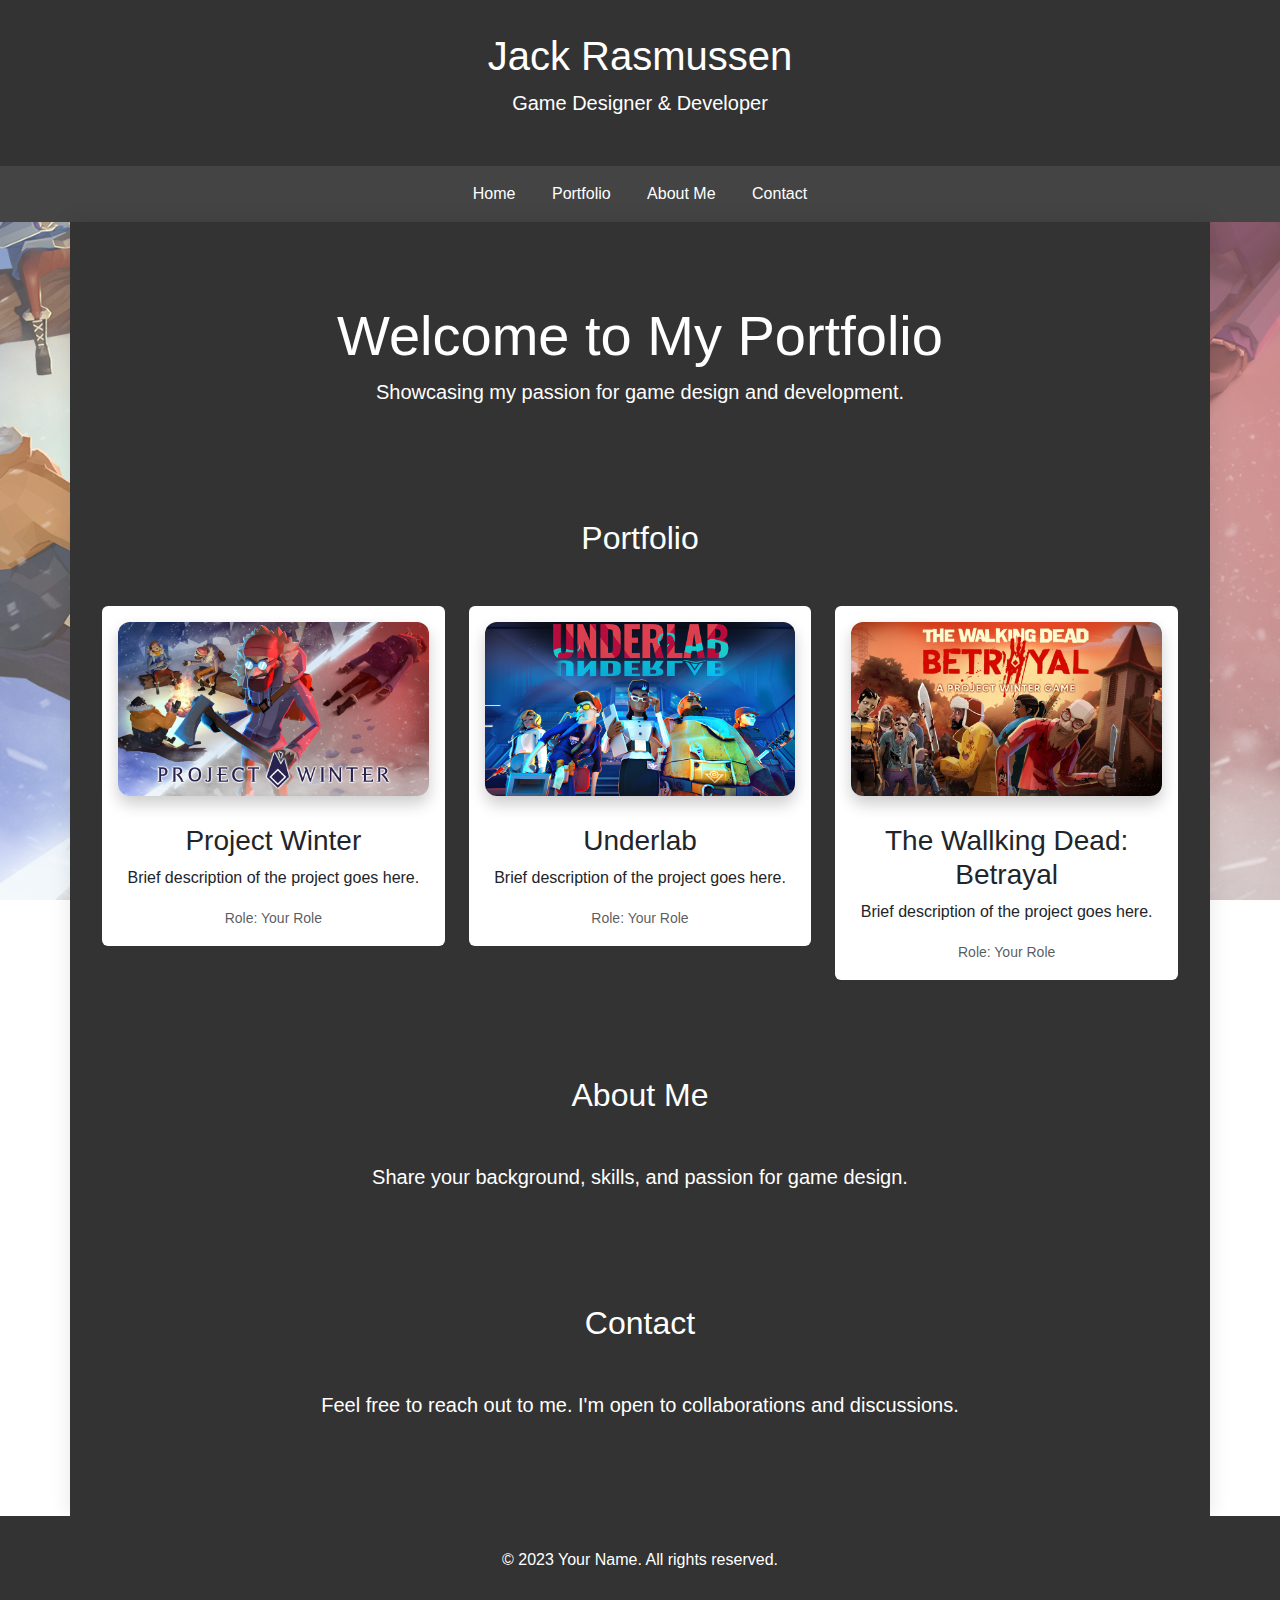
==== test.html @ 4bb22945 "Init comit" ====
<!DOCTYPE html>
<html lang="en">
<head>
    <meta charset="UTF-8">
    <meta name="viewport" content="width=device-width, initial-scale=1.0">
    <title>Your Game Design Portfolio</title>
    <!-- Add Animate.css CDN link for animations -->
    <link rel="stylesheet" href="https://cdnjs.cloudflare.com/ajax/libs/animate.css/4.1.1/animate.min.css">
    <!-- Add Bootstrap CDN link for styling -->
    <link href="https://cdn.jsdelivr.net/npm/bootstrap@5.3.0/dist/css/bootstrap.min.css" rel="stylesheet">
    <style>
        body {
            font-family: 'Arial', sans-serif;
            margin: 0;
            padding: 0;
            /* Set the background image and specify other background properties */
            background: url('images/background.png') center center fixed;
            background-size: cover;
            background-repeat: no-repeat;
            color: #333;
        }

        header {
            background-color: #333;
            color: #fff;
            text-align: center;
            padding: 2em 0;
        }

        nav {
            background-color: #444;
            color: #fff;
            text-align: center;
            padding: 1em 0;
        }

        nav a {
            color: #fff;
            text-decoration: none;
            margin: 0 1em;
        }

        section {
            padding: 3em 0;
        }

        /* Add a semi-transparent white background to the content area */
        .content-background {
            background-color: #333; /* Adjust the alpha value for transparency */
            padding: 2em;
            box-shadow: 0 0 20px rgba(0, 0, 0, 0.1);
            color: white;
        }

        .portfolio-item {
            text-align: center;
        }

        .portfolio-item img {
            max-width: 100%;
            height: auto;
            border-radius: 12px;
            box-shadow: 0 8px 16px rgba(0, 0, 0, 0.2);
        }

        .portfolio-item img:hover {
            transform: scale(1.1);
        }

        .portfolio-item h3 {
            margin-top: 1em;
        }

        .card {
            border: none;
            transition: transform 0.3s ease-in-out;
        }

        .card:hover {
            transform: scale(1.05);
        }

        footer {
            text-align: center;
            padding: 2em 0;
            background-color: #333;
            color: #fff;
        }
    </style>
</head>
<body>
    <header>
        <h1>Jack Rasmussen</h1>
        <p class="lead">Game Designer & Developer</p>
    </header>

    <nav>
        <a href="#home">Home</a>
        <a href="#portfolio">Portfolio</a>
        <a href="#about">About Me</a>
        <a href="#contact">Contact</a>
    </nav>
<div class="container content-background">
    <section id="home" class="text-center">
        <h2 class="display-4 animate__animated animate__fadeInDown">Welcome to My Portfolio</h2>
        <p class="lead animate__animated animate__fadeInUp">Showcasing my passion for game design and development.</p>
    </section>

    <section id="portfolio">
        <div> <!-- Apply the content background to the container -->
            <h2 class="text-center mb-5 animate__animated animate__fadeIn">Portfolio</h2>
            <div class="row justify-content-center">
                <div class="col-md-6 col-lg-4 portfolio-item animate__animated animate__fadeIn">
                    <div class="card">
                        <div class="card-body">
                            <img src="images/Winter.png" alt="Project Winter" class="card-img-top">
                            <h3 class="card-title">Project Winter</h3>
                            <p class="card-text">Brief description of the project goes here.</p>
                            <p class="card-text"><small class="text-muted">Role: Your Role</small></p>
                        </div>
                    </div>
                </div>

                <div class="col-md-6 col-lg-4 portfolio-item animate__animated animate__fadeIn">
                    <div class="card">
                        <div class="card-body">
                            <img src="images/underlab.png" alt="Underlab" class="card-img-top">
                            <h3 class="card-title">Underlab</h3>
                            <p class="card-text">Brief description of the project goes here.</p>
                            <p class="card-text"><small class="text-muted">Role: Your Role</small></p>
                        </div>
                    </div>
                </div>
                <div class="col-md-6 col-lg-4 portfolio-item animate__animated animate__fadeIn">
                    <div class="card">
                        <div class="card-body">
                            <img src="images/Betrayal.jpg" alt="TWD:B" class="card-img-top">
                            <h3 class="card-title">The Wallking Dead: Betrayal</h3>
                            <p class="card-text">Brief description of the project goes here.</p>
                            <p class="card-text"><small class="text-muted">Role: Your Role</small></p>
                        </div>
                    </div>
                </div>
            </div>
        </div>
    </section>

    <section id="about" class="text-center">
        <div> <!-- Apply the content background to the container -->
            <h2 class="mb-5 animate__animated animate__fadeIn">About Me</h2>
            <p class="lead animate__animated animate__fadeIn">Share your background, skills, and passion for game design.</p>
        </div>
    </section>

    <section id="contact" class="text-center">
        <div> <!-- Apply the content background to the container -->
            <h2 class="mb-5 animate__animated animate__fadeIn">Contact</h2>
            <p class="lead animate__animated animate__fadeIn">Feel free to reach out to me. I'm open to collaborations and discussions.</p>
        </div>
    </section>
</div>
    <footer>
        <p>&copy; 2023 Your Name. All rights reserved.</p>
    </footer>

    <script src="https://cdn.jsdelivr.net/npm/bootstrap@5.3.0/dist/js/bootstrap.bundle.min.js"></script>
</body>
</html>
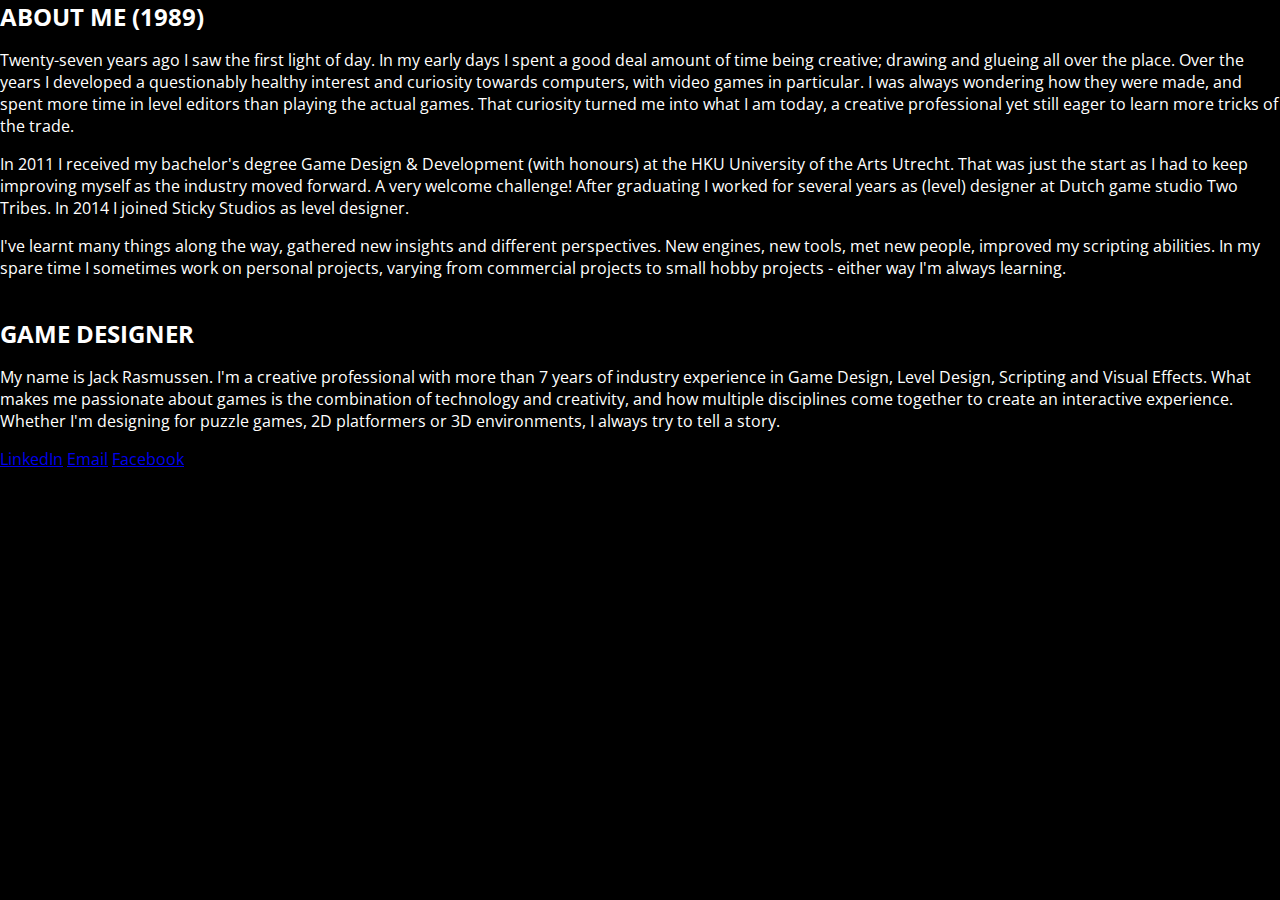
==== commit 2ff5fc26: "Lots o work" ====
--- a/test.html
+++ b/test.html
@@ -1,168 +1,85 @@
 <!DOCTYPE html>
 <html lang="en">
-<head>
-    <meta charset="UTF-8">
-    <meta name="viewport" content="width=device-width, initial-scale=1.0">
-    <title>Your Game Design Portfolio</title>
-    <!-- Add Animate.css CDN link for animations -->
-    <link rel="stylesheet" href="https://cdnjs.cloudflare.com/ajax/libs/animate.css/4.1.1/animate.min.css">
-    <!-- Add Bootstrap CDN link for styling -->
-    <link href="https://cdn.jsdelivr.net/npm/bootstrap@5.3.0/dist/css/bootstrap.min.css" rel="stylesheet">
+  <head>
+    <title>Jack Rasmussen - Game Design Portfolio</title>
+    <meta http-equiv="content-type" content="text/html; charset=utf-8">
+    <meta name="viewport" content="width=device-width, initial-scale=1, shrink-to-fit=no">
+    <meta name="description" content="Game Design Portfolio of Jack Rasmussen, a creative professional with industry experience in game and level design - yet still eager to learn more tricks of the trade.">
+    <meta property="og:image" content="http://www.jayvanhutten.com/fb_prev.jpg">
+    <script src="royalslider/jquery-1.8.3.min.js"></script>
+    <script src="royalslider/jquery.royalslider.min.js"></script>
+    <link href="royalslider/royalslider.css" rel="stylesheet">
+    <link href="royalslider/skins/default/rs-default.css" rel="stylesheet">
+    <link href="css/styles.css" rel="stylesheet">
+    <link rel="shortcut icon" href="favicon.png">
+    <link href="https://fonts.googleapis.com/css?family=Open+Sans:300,700" rel="stylesheet">
     <style>
-        body {
-            font-family: 'Arial', sans-serif;
-            margin: 0;
-            padding: 0;
-            /* Set the background image and specify other background properties */
-            background: url('images/background.png') center center fixed;
-            background-size: cover;
-            background-repeat: no-repeat;
-            color: #333;
-        }
-
-        header {
-            background-color: #333;
-            color: #fff;
-            text-align: center;
-            padding: 2em 0;
-        }
-
-        nav {
-            background-color: #444;
-            color: #fff;
-            text-align: center;
-            padding: 1em 0;
-        }
-
-        nav a {
-            color: #fff;
-            text-decoration: none;
-            margin: 0 1em;
-        }
-
-        section {
-            padding: 3em 0;
-        }
-
-        /* Add a semi-transparent white background to the content area */
-        .content-background {
-            background-color: #333; /* Adjust the alpha value for transparency */
-            padding: 2em;
-            box-shadow: 0 0 20px rgba(0, 0, 0, 0.1);
-            color: white;
-        }
-
-        .portfolio-item {
-            text-align: center;
-        }
-
-        .portfolio-item img {
-            max-width: 100%;
-            height: auto;
-            border-radius: 12px;
-            box-shadow: 0 8px 16px rgba(0, 0, 0, 0.2);
-        }
-
-        .portfolio-item img:hover {
-            transform: scale(1.1);
-        }
-
-        .portfolio-item h3 {
-            margin-top: 1em;
-        }
-
-        .card {
-            border: none;
-            transition: transform 0.3s ease-in-out;
-        }
-
-        .card:hover {
-            transform: scale(1.05);
-        }
-
-        footer {
-            text-align: center;
-            padding: 2em 0;
-            background-color: #333;
-            color: #fff;
-        }
+      html, body {
+        height: 100%;
+        margin: 0;
+        overflow: hidden;
+        font-family: 'Open Sans', sans-serif;
+        background-color: #000;
+        color: #b9c7f2;
+      }
+      #simple-vertical {
+        width: 100%;
+        height: 100%;
+        color: #FFF;
+      }
+      .title-project {
+        font-size: 1.5em;
+        font-weight: bold;
+        margin-bottom: 10px;
+      }
     </style>
-</head>
-<body>
-    <header>
-        <h1>Jack Rasmussen</h1>
-        <p class="lead">Game Designer & Developer</p>
-    </header>
-
-    <nav>
-        <a href="#home">Home</a>
-        <a href="#portfolio">Portfolio</a>
-        <a href="#about">About Me</a>
-        <a href="#contact">Contact</a>
-    </nav>
-<div class="container content-background">
-    <section id="home" class="text-center">
-        <h2 class="display-4 animate__animated animate__fadeInDown">Welcome to My Portfolio</h2>
-        <p class="lead animate__animated animate__fadeInUp">Showcasing my passion for game design and development.</p>
-    </section>
-
-    <section id="portfolio">
-        <div> <!-- Apply the content background to the container -->
-            <h2 class="text-center mb-5 animate__animated animate__fadeIn">Portfolio</h2>
-            <div class="row justify-content-center">
-                <div class="col-md-6 col-lg-4 portfolio-item animate__animated animate__fadeIn">
-                    <div class="card">
-                        <div class="card-body">
-                            <img src="images/Winter.png" alt="Project Winter" class="card-img-top">
-                            <h3 class="card-title">Project Winter</h3>
-                            <p class="card-text">Brief description of the project goes here.</p>
-                            <p class="card-text"><small class="text-muted">Role: Your Role</small></p>
-                        </div>
-                    </div>
-                </div>
-
-                <div class="col-md-6 col-lg-4 portfolio-item animate__animated animate__fadeIn">
-                    <div class="card">
-                        <div class="card-body">
-                            <img src="images/underlab.png" alt="Underlab" class="card-img-top">
-                            <h3 class="card-title">Underlab</h3>
-                            <p class="card-text">Brief description of the project goes here.</p>
-                            <p class="card-text"><small class="text-muted">Role: Your Role</small></p>
-                        </div>
-                    </div>
-                </div>
-                <div class="col-md-6 col-lg-4 portfolio-item animate__animated animate__fadeIn">
-                    <div class="card">
-                        <div class="card-body">
-                            <img src="images/Betrayal.jpg" alt="TWD:B" class="card-img-top">
-                            <h3 class="card-title">The Wallking Dead: Betrayal</h3>
-                            <p class="card-text">Brief description of the project goes here.</p>
-                            <p class="card-text"><small class="text-muted">Role: Your Role</small></p>
-                        </div>
-                    </div>
-                </div>
-            </div>
-        </div>
-    </section>
-
-    <section id="about" class="text-center">
-        <div> <!-- Apply the content background to the container -->
-            <h2 class="mb-5 animate__animated animate__fadeIn">About Me</h2>
-            <p class="lead animate__animated animate__fadeIn">Share your background, skills, and passion for game design.</p>
-        </div>
-    </section>
-
-    <section id="contact" class="text-center">
-        <div> <!-- Apply the content background to the container -->
-            <h2 class="mb-5 animate__animated animate__fadeIn">Contact</h2>
-            <p class="lead animate__animated animate__fadeIn">Feel free to reach out to me. I'm open to collaborations and discussions.</p>
-        </div>
-    </section>
-</div>
-    <footer>
-        <p>&copy; 2023 Your Name. All rights reserved.</p>
-    </footer>
-
-    <script src="https://cdn.jsdelivr.net/npm/bootstrap@5.3.0/dist/js/bootstrap.bundle.min.js"></script>
-</body>
+  </head>
+  <body>
+    <div id="simple-vertical" class="royalSlider rsDefault">
+      <div class="rsContent">
+        <span class="title-project">ABOUT ME (1989)</span>
+        <p>Twenty-seven years ago I saw the first light of day. In my early days I spent a good deal amount of time being creative; drawing and glueing all over the place. Over the years I developed a questionably healthy interest and curiosity towards computers, with video games in particular. I was always wondering how they were made, and spent more time in level editors than playing the actual games. That curiosity turned me into what I am today, a creative professional yet still eager to learn more tricks of the trade.</p>
+        <p>In 2011 I received my bachelor's degree Game Design & Development (with honours) at the HKU University of the Arts Utrecht. That was just the start as I had to keep improving myself as the industry moved forward. A very welcome challenge! After graduating I worked for several years as (level) designer at Dutch game studio Two Tribes. In 2014 I joined Sticky Studios as level designer.</p>
+        <p>I've learnt many things along the way, gathered new insights and different perspectives. New engines, new tools, met new people, improved my scripting abilities. In my spare time I sometimes work on personal projects, varying from commercial projects to small hobby projects - either way I'm always learning.</p>
+        <img alt="" class="rsTmb" src="images/bg.jpg">
+      </div>
+      <div class="rsContent">
+        <span class="title-project">GAME DESIGNER</span>
+        <p>My name is Jack Rasmussen. I'm a creative professional with more than 7 years of industry experience in <span class="label gamedesign">Game Design</span>, <span class="label leveldesign">Level Design</span>, <span class="label code">Scripting</span> and <span class="label vfx">Visual Effects</span>. What makes me passionate about games is the combination of technology and creativity, and how multiple disciplines come together to create an interactive experience. Whether I'm designing for puzzle games, 2D platformers or 3D environments, I always try to tell a story.</p>
+        <p id="contact">
+          <a class="icon" id="linkedin" href="http://linkedin.com/in/djedditt">LinkedIn</a><span class="space"></span>
+          <a class="icon" id="email" href="mailto:djedditt@msn.com">Email</a><span class="space"></span>
+          <a class="icon" id="fb" href="http://facebook.com/djedditt">Facebook</a>
+        </p>
+        <img alt="" class="rsTmb" src="../images/thumb_jay.png">
+      </div>
+      <!-- Additional slides omitted for brevity -->
+    </div>
+    <script>
+      jQuery(document).ready(function($) {
+        $('#simple-vertical').royalSlider({
+          arrowsNav: true,
+          arrowsNavAutoHide: false,
+          fadeinLoadedSlide: true,
+          controlNavigation: 'none',
+          imageScaleMode: 'fill',
+          imageAlignCenter: true,
+          loop: false,
+          loopRewind: false,
+          numImagesToPreload: 4,
+          slidesOrientation: 'vertical',
+          keyboardNavEnabled: true,
+          video: {
+            autoHideArrows: true,
+            autoHideControlNav: true
+          },
+          autoScaleSlider: true,
+          autoScaleSliderWidth: 960,
+          autoScaleSliderHeight: 850,
+          imgWidth: 640,
+          imgHeight: 360
+        });
+      });
+    </script>
+  </body>
 </html>
